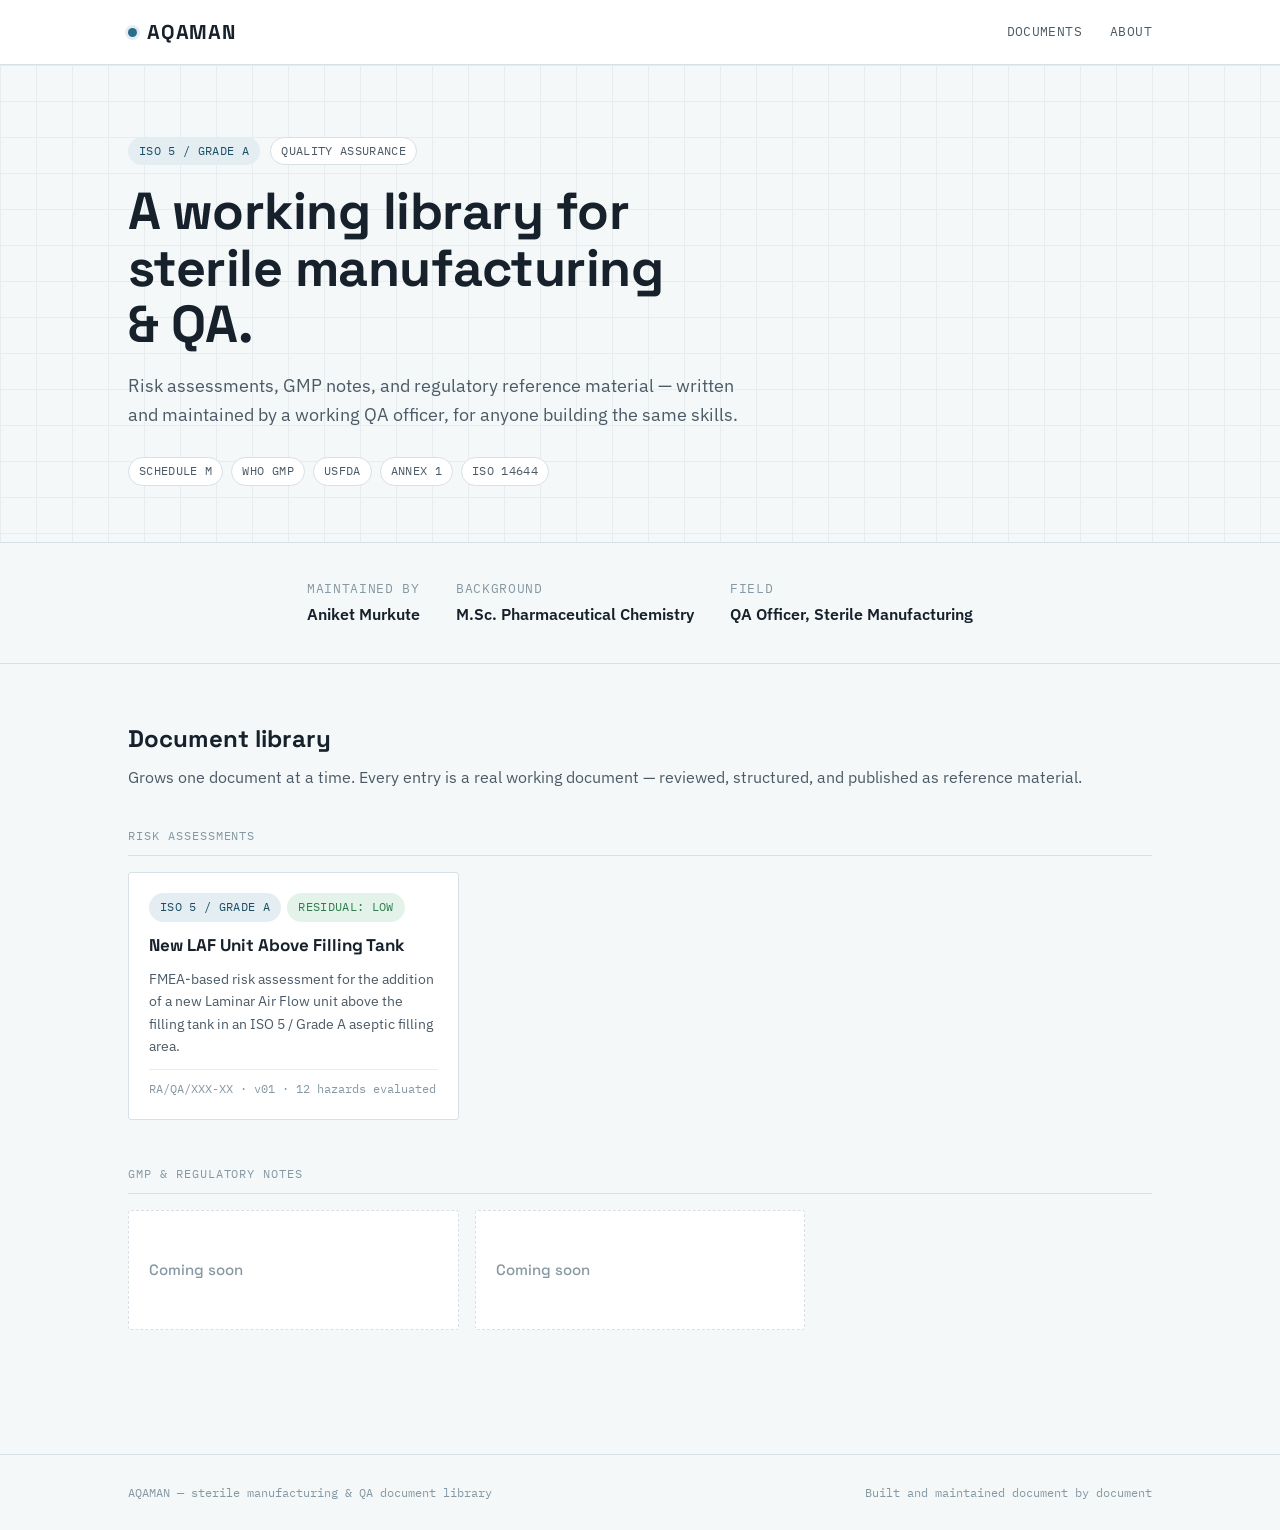
==== index.html @ e6738e87 "Add site files" ====
<!doctype html>
<html lang="en">
<head>
<meta charset="UTF-8">
<meta name="viewport" content="width=device-width, initial-scale=1">
<title>AQAMAN — Sterile Manufacturing &amp; QA Document Library</title>
<meta name="description" content="A working library of quality assurance and sterile manufacturing documents — risk assessments, GMP notes and regulatory references.">
<link rel="preconnect" href="https://fonts.googleapis.com">
<link href="https://fonts.googleapis.com/css2?family=Space+Grotesk:wght@500;700&family=IBM+Plex+Sans:wght@400;500;600&family=IBM+Plex+Mono:wght@400;500&display=swap" rel="stylesheet">
<link rel="stylesheet" href="styles.css">
</head>
<body>

<header class="site-header">
  <div class="wrap">
    <div class="wordmark"><span class="dot"></span>AQAMAN</div>
    <nav class="site-nav">
      <a href="#library">Documents</a>
      <a href="#about">About</a>
    </nav>
  </div>
</header>

<section class="hero blueprint">
  <div class="wrap">
    <div class="eyebrow">
      <span class="chip accent">ISO 5 / GRADE A</span>
      <span class="chip">QUALITY ASSURANCE</span>
    </div>
    <h1>A working library for sterile manufacturing &amp; QA.</h1>
    <p class="lede">Risk assessments, GMP notes, and regulatory reference material — written and maintained by a working QA officer, for anyone building the same skills.</p>
    <div class="chips-row">
      <span class="chip">SCHEDULE M</span>
      <span class="chip">WHO GMP</span>
      <span class="chip">USFDA</span>
      <span class="chip">ANNEX 1</span>
      <span class="chip">ISO 14644</span>
    </div>
  </div>
</section>

<section class="about-strip" id="about">
  <div class="wrap" style="display:flex; gap:36px; flex-wrap:wrap; align-items:baseline;">
    <div class="who">
      Maintained by
      <strong>Aniket Murkute</strong>
    </div>
    <div class="who">
      Background
      <strong>M.Sc. Pharmaceutical Chemistry</strong>
    </div>
    <div class="who">
      Field
      <strong>QA Officer, Sterile Manufacturing</strong>
    </div>
  </div>
</section>

<section class="library" id="library">
  <div class="wrap">
    <h2>Document library</h2>
    <p class="sub">Grows one document at a time. Every entry is a real working document — reviewed, structured, and published as reference material.</p>

    <div class="category">
      <div class="category-label">Risk Assessments</div>
      <div class="doc-grid">
        <div class="doc-card">
          <div class="doc-tag-row">
            <span class="chip accent">ISO 5 / GRADE A</span>
            <span class="chip low">RESIDUAL: LOW</span>
          </div>
          <h3><a href="risk-assessment-new-laf.html">New LAF Unit Above Filling Tank</a></h3>
          <p>FMEA-based risk assessment for the addition of a new Laminar Air Flow unit above the filling tank in an ISO 5 / Grade A aseptic filling area.</p>
          <div class="doc-meta">RA/QA/XXX-XX &middot; v01 &middot; 12 hazards evaluated</div>
        </div>
      </div>
    </div>

    <div class="category">
      <div class="category-label">GMP &amp; Regulatory Notes</div>
      <div class="doc-grid">
        <div class="doc-card placeholder">
          <h3>Coming soon</h3>
        </div>
        <div class="doc-card placeholder">
          <h3>Coming soon</h3>
        </div>
      </div>
    </div>
  </div>
</section>

<footer class="site-footer">
  <div class="wrap">
    <p>AQAMAN — sterile manufacturing &amp; QA document library</p>
    <p>Built and maintained document by document</p>
  </div>
</footer>

</body>
</html>
---- styles.css ----
/* ============================================================
   AQAMAN — sterile manufacturing / QA document library
   Design language: "controlled environment" — precise grid,
   equipment-tag chips, cleanroom steel-blue + classification amber.
   ============================================================ */

:root{
  --bg:        #F5F8F9;
  --panel:     #FFFFFF;
  --ink:       #16212B;
  --ink-soft:  #4B5A66;
  --ink-faint: #8598A3;
  --line:      #D7E0E4;
  --line-soft: #E7EDEF;

  --accent:      #2B6E8C;
  --accent-deep: #1B4E64;
  --accent-tint: #E4EEF2;

  --amber:      #B9840F;
  --amber-tint: #FBF1DC;

  --risk-low:      #2E7D4F;
  --risk-low-tint: #E4F3EA;
  --risk-med:      #B9840F;
  --risk-med-tint: #FBF1DC;
  --risk-high:     #A8402B;
  --risk-high-tint:#FBE7E2;

  --radius: 3px;
  --font-display: 'Space Grotesk', 'IBM Plex Sans', sans-serif;
  --font-body: 'IBM Plex Sans', -apple-system, sans-serif;
  --font-mono: 'IBM Plex Mono', 'SFMono-Regular', Consolas, monospace;
}

*{ box-sizing:border-box; }
html{ scroll-behavior:smooth; }
body{
  margin:0;
  background:var(--bg);
  color:var(--ink);
  font-family:var(--font-body);
  font-size:16px;
  line-height:1.6;
  -webkit-font-smoothing:antialiased;
}

a{ color:var(--accent-deep); text-decoration:none; }
a:hover{ text-decoration:underline; }
a:focus-visible, button:focus-visible{
  outline:2px solid var(--accent);
  outline-offset:2px;
}

img{ max-width:100%; display:block; }

/* ---------- layout shell ---------- */
.wrap{
  max-width:1080px;
  margin:0 auto;
  padding:0 28px;
}

/* ---------- background grid texture (blueprint) ---------- */
.blueprint{
  background-image:
    linear-gradient(var(--line-soft) 1px, transparent 1px),
    linear-gradient(90deg, var(--line-soft) 1px, transparent 1px);
  background-size: 36px 36px;
}

/* ---------- header ---------- */
.site-header{
  border-bottom:1px solid var(--line);
  background:var(--panel);
  position:sticky;
  top:0;
  z-index:50;
}
.site-header .wrap{
  display:flex;
  align-items:center;
  justify-content:space-between;
  padding-top:16px;
  padding-bottom:16px;
}
.wordmark{
  font-family:var(--font-display);
  font-weight:700;
  font-size:20px;
  letter-spacing:0.04em;
  color:var(--ink);
  display:flex;
  align-items:center;
  gap:10px;
}
.wordmark .dot{
  width:9px; height:9px;
  border-radius:50%;
  background:var(--accent);
  box-shadow:0 0 0 3px var(--accent-tint);
  display:inline-block;
}
.site-nav{ display:flex; gap:28px; }
.site-nav a{
  color:var(--ink-soft);
  font-family:var(--font-mono);
  font-size:13px;
  letter-spacing:0.03em;
  text-transform:uppercase;
}
.site-nav a:hover{ color:var(--accent-deep); text-decoration:none; }

/* ---------- chips (the signature element) ---------- */
.chip{
  display:inline-flex;
  align-items:center;
  gap:6px;
  font-family:var(--font-mono);
  font-size:11.5px;
  letter-spacing:0.03em;
  text-transform:uppercase;
  padding:4px 10px;
  border-radius:999px;
  border:1px solid var(--line);
  background:var(--panel);
  color:var(--ink-soft);
  white-space:nowrap;
}
.chip.accent{ background:var(--accent-tint); border-color:transparent; color:var(--accent-deep); }
.chip.amber{ background:var(--amber-tint); border-color:transparent; color:var(--amber); }
.chip.low{ background:var(--risk-low-tint); border-color:transparent; color:var(--risk-low); }
.chip.medium{ background:var(--risk-med-tint); border-color:transparent; color:var(--risk-med); }
.chip.high{ background:var(--risk-high-tint); border-color:transparent; color:var(--risk-high); }

/* ---------- hero ---------- */
.hero{
  border-bottom:1px solid var(--line);
  padding:72px 0 56px;
}
.hero .eyebrow{
  font-family:var(--font-mono);
  font-size:13px;
  color:var(--accent-deep);
  text-transform:uppercase;
  letter-spacing:0.08em;
  margin-bottom:18px;
  display:flex;
  gap:10px;
  flex-wrap:wrap;
}
.hero h1{
  font-family:var(--font-display);
  font-weight:700;
  font-size:clamp(32px, 5vw, 52px);
  line-height:1.08;
  letter-spacing:-0.01em;
  margin:0 0 20px;
  max-width:16ch;
}
.hero p.lede{
  font-size:18px;
  color:var(--ink-soft);
  max-width:56ch;
  margin:0 0 28px;
}
.hero .chips-row{ display:flex; gap:8px; flex-wrap:wrap; }

/* ---------- about strip ---------- */
.about-strip{
  padding:36px 0;
  border-bottom:1px solid var(--line);
  display:flex;
  gap:36px;
  flex-wrap:wrap;
  align-items:baseline;
}
.about-strip .who{
  font-family:var(--font-mono);
  font-size:13px;
  color:var(--ink-faint);
  text-transform:uppercase;
  letter-spacing:0.05em;
}
.about-strip .who strong{
  display:block;
  font-family:var(--font-body);
  font-weight:600;
  font-size:16px;
  color:var(--ink);
  text-transform:none;
  letter-spacing:0;
  margin-top:2px;
}

/* ---------- library ---------- */
.library{ padding:56px 0 80px; }
.library h2{
  font-family:var(--font-display);
  font-size:24px;
  margin:0 0 6px;
}
.library .sub{ color:var(--ink-soft); margin:0 0 36px; }

.category{ margin-bottom:44px; }
.category-label{
  font-family:var(--font-mono);
  font-size:12px;
  text-transform:uppercase;
  letter-spacing:0.08em;
  color:var(--ink-faint);
  border-bottom:1px solid var(--line);
  padding-bottom:10px;
  margin-bottom:16px;
}

.doc-grid{
  display:grid;
  grid-template-columns:repeat(auto-fill, minmax(280px, 1fr));
  gap:16px;
}

.doc-card{
  background:var(--panel);
  border:1px solid var(--line);
  border-radius:var(--radius);
  padding:20px;
  display:flex;
  flex-direction:column;
  gap:12px;
  transition:border-color .15s ease, transform .15s ease;
}
.doc-card:hover{ border-color:var(--accent); transform:translateY(-2px); }
.doc-card .doc-tag-row{ display:flex; gap:6px; flex-wrap:wrap; }
.doc-card h3{
  font-family:var(--font-display);
  font-size:17px;
  margin:0;
  line-height:1.3;
}
.doc-card h3 a{ color:var(--ink); }
.doc-card h3 a:hover{ color:var(--accent-deep); text-decoration:none; }
.doc-card p{
  font-size:14px;
  color:var(--ink-soft);
  margin:0;
  flex-grow:1;
}
.doc-card .doc-meta{
  font-family:var(--font-mono);
  font-size:11.5px;
  color:var(--ink-faint);
  border-top:1px solid var(--line-soft);
  padding-top:10px;
}

.doc-card.placeholder{
  border-style:dashed;
  color:var(--ink-faint);
  align-items:flex-start;
  justify-content:center;
  min-height:120px;
}
.doc-card.placeholder h3{ color:var(--ink-faint); font-weight:500; font-size:15px; }

/* ---------- footer ---------- */
.site-footer{
  border-top:1px solid var(--line);
  padding:28px 0;
}
.site-footer .wrap{
  display:flex;
  justify-content:space-between;
  align-items:center;
  flex-wrap:wrap;
  gap:12px;
}
.site-footer p{
  margin:0;
  font-family:var(--font-mono);
  font-size:12px;
  color:var(--ink-faint);
}

/* ============================================================
   Document page
   ============================================================ */
.doc-header{
  border-bottom:1px solid var(--line);
  padding:44px 0 32px;
}
.breadcrumb{
  font-family:var(--font-mono);
  font-size:12px;
  color:var(--ink-faint);
  margin-bottom:18px;
}
.breadcrumb a{ color:var(--ink-faint); }
.doc-header h1{
  font-family:var(--font-display);
  font-size:clamp(26px, 4vw, 36px);
  line-height:1.2;
  margin:0 0 16px;
  max-width:34ch;
}
.doc-header .chips-row{ display:flex; gap:8px; flex-wrap:wrap; margin-bottom:20px; }

.meta-table{
  display:grid;
  grid-template-columns:repeat(auto-fit, minmax(180px, 1fr));
  gap:1px;
  background:var(--line);
  border:1px solid var(--line);
  border-radius:var(--radius);
  overflow:hidden;
}
.meta-table div{
  background:var(--panel);
  padding:12px 16px;
}
.meta-table .k{
  font-family:var(--font-mono);
  font-size:10.5px;
  text-transform:uppercase;
  letter-spacing:0.05em;
  color:var(--ink-faint);
  margin-bottom:4px;
}
.meta-table .v{ font-size:14px; color:var(--ink); }

.doc-body{ padding:44px 0 90px; }
.doc-body h2{
  font-family:var(--font-display);
  font-size:22px;
  margin:48px 0 14px;
  padding-top:4px;
  border-top:1px solid var(--line-soft);
  padding-top:20px;
}
.doc-body h2:first-child{ margin-top:0; border-top:none; padding-top:0; }
.doc-body h3{
  font-family:var(--font-display);
  font-size:17px;
  margin:28px 0 10px;
}
.doc-body p{ color:var(--ink-soft); margin:0 0 14px; max-width:74ch; }
.doc-body ul, .doc-body ol{ color:var(--ink-soft); max-width:74ch; padding-left:22px; margin:0 0 14px;}
.doc-body li{ margin-bottom:6px; }
.doc-body strong{ color:var(--ink); }

.formula-box{
  font-family:var(--font-mono);
  background:var(--accent-tint);
  color:var(--accent-deep);
  padding:16px 20px;
  border-radius:var(--radius);
  font-size:15px;
  margin:16px 0 22px;
  display:inline-block;
}

.scale-grid{
  display:grid;
  grid-template-columns:60px 1fr 2fr;
  gap:1px;
  background:var(--line);
  border:1px solid var(--line);
  border-radius:var(--radius);
  overflow:hidden;
  margin-bottom:22px;
  font-size:14px;
}
.scale-grid > div{ background:var(--panel); padding:10px 14px; }
.scale-grid .h{
  font-family:var(--font-mono);
  font-size:10.5px;
  text-transform:uppercase;
  letter-spacing:0.05em;
  color:var(--ink-faint);
  background:var(--bg);
}
.scale-grid .score{ font-family:var(--font-mono); font-weight:600; color:var(--ink); }
.scale-grid .desc{ color:var(--ink-soft); }

.acceptance-grid{
  display:grid;
  grid-template-columns:1fr;
  gap:10px;
  margin-bottom:22px;
}
.acceptance-row{
  display:grid;
  grid-template-columns:110px 100px 1fr;
  gap:14px;
  align-items:center;
  padding:12px 16px;
  border:1px solid var(--line);
  border-radius:var(--radius);
  background:var(--panel);
  font-size:14px;
}
.acceptance-row .rpn{ font-family:var(--font-mono); font-weight:600; }
.acceptance-row p{ margin:0; color:var(--ink-soft); }

.table-scroll{
  overflow-x:auto;
  margin:0 0 28px;
  border:1px solid var(--line);
  border-radius:var(--radius);
}
table.fmea{
  border-collapse:collapse;
  width:100%;
  min-width:1150px;
  font-size:13px;
  background:var(--panel);
}
table.fmea th{
  font-family:var(--font-mono);
  text-transform:uppercase;
  letter-spacing:0.04em;
  font-size:10.5px;
  color:var(--ink-faint);
  text-align:left;
  padding:10px 12px;
  border-bottom:1px solid var(--line);
  background:var(--bg);
  position:sticky;
  top:0;
}
table.fmea td{
  padding:12px;
  border-bottom:1px solid var(--line-soft);
  vertical-align:top;
  color:var(--ink-soft);
}
table.fmea tr:last-child td{ border-bottom:none; }
table.fmea td.num{ font-family:var(--font-mono); color:var(--ink-faint); }
table.fmea td.sod{ font-family:var(--font-mono); color:var(--ink); white-space:nowrap; }
table.fmea td.rpn{ font-family:var(--font-mono); font-weight:700; color:var(--ink); text-align:center; }
table.fmea .risk-pill{
  font-family:var(--font-mono);
  font-size:11px;
  padding:3px 8px;
  border-radius:999px;
  white-space:nowrap;
  display:inline-block;
}
table.fmea .risk-pill.medium{ background:var(--risk-med-tint); color:var(--risk-med); }
table.fmea .risk-pill.low{ background:var(--risk-low-tint); color:var(--risk-low); }
table.fmea .risk-pill.high{ background:var(--risk-high-tint); color:var(--risk-high); }

.approval-table{
  width:100%;
  border-collapse:collapse;
  font-size:14px;
  border:1px solid var(--line);
  border-radius:var(--radius);
  overflow:hidden;
}
.approval-table th, .approval-table td{
  padding:14px 16px;
  border-bottom:1px solid var(--line-soft);
  text-align:left;
}
.approval-table th{
  font-family:var(--font-mono);
  font-size:11px;
  text-transform:uppercase;
  letter-spacing:0.04em;
  color:var(--ink-faint);
  background:var(--bg);
}
.approval-table tr:last-child td{ border-bottom:none; }

.back-link{
  display:inline-flex;
  align-items:center;
  gap:6px;
  font-family:var(--font-mono);
  font-size:13px;
  color:var(--accent-deep);
  margin-bottom:24px;
}

@media (max-width:640px){
  .site-nav{ gap:16px; }
  .hero{ padding:52px 0 40px; }
  .scale-grid{ grid-template-columns:1fr; }
  .scale-grid .h{ display:none; }
  .acceptance-row{ grid-template-columns:1fr; gap:4px; }
}
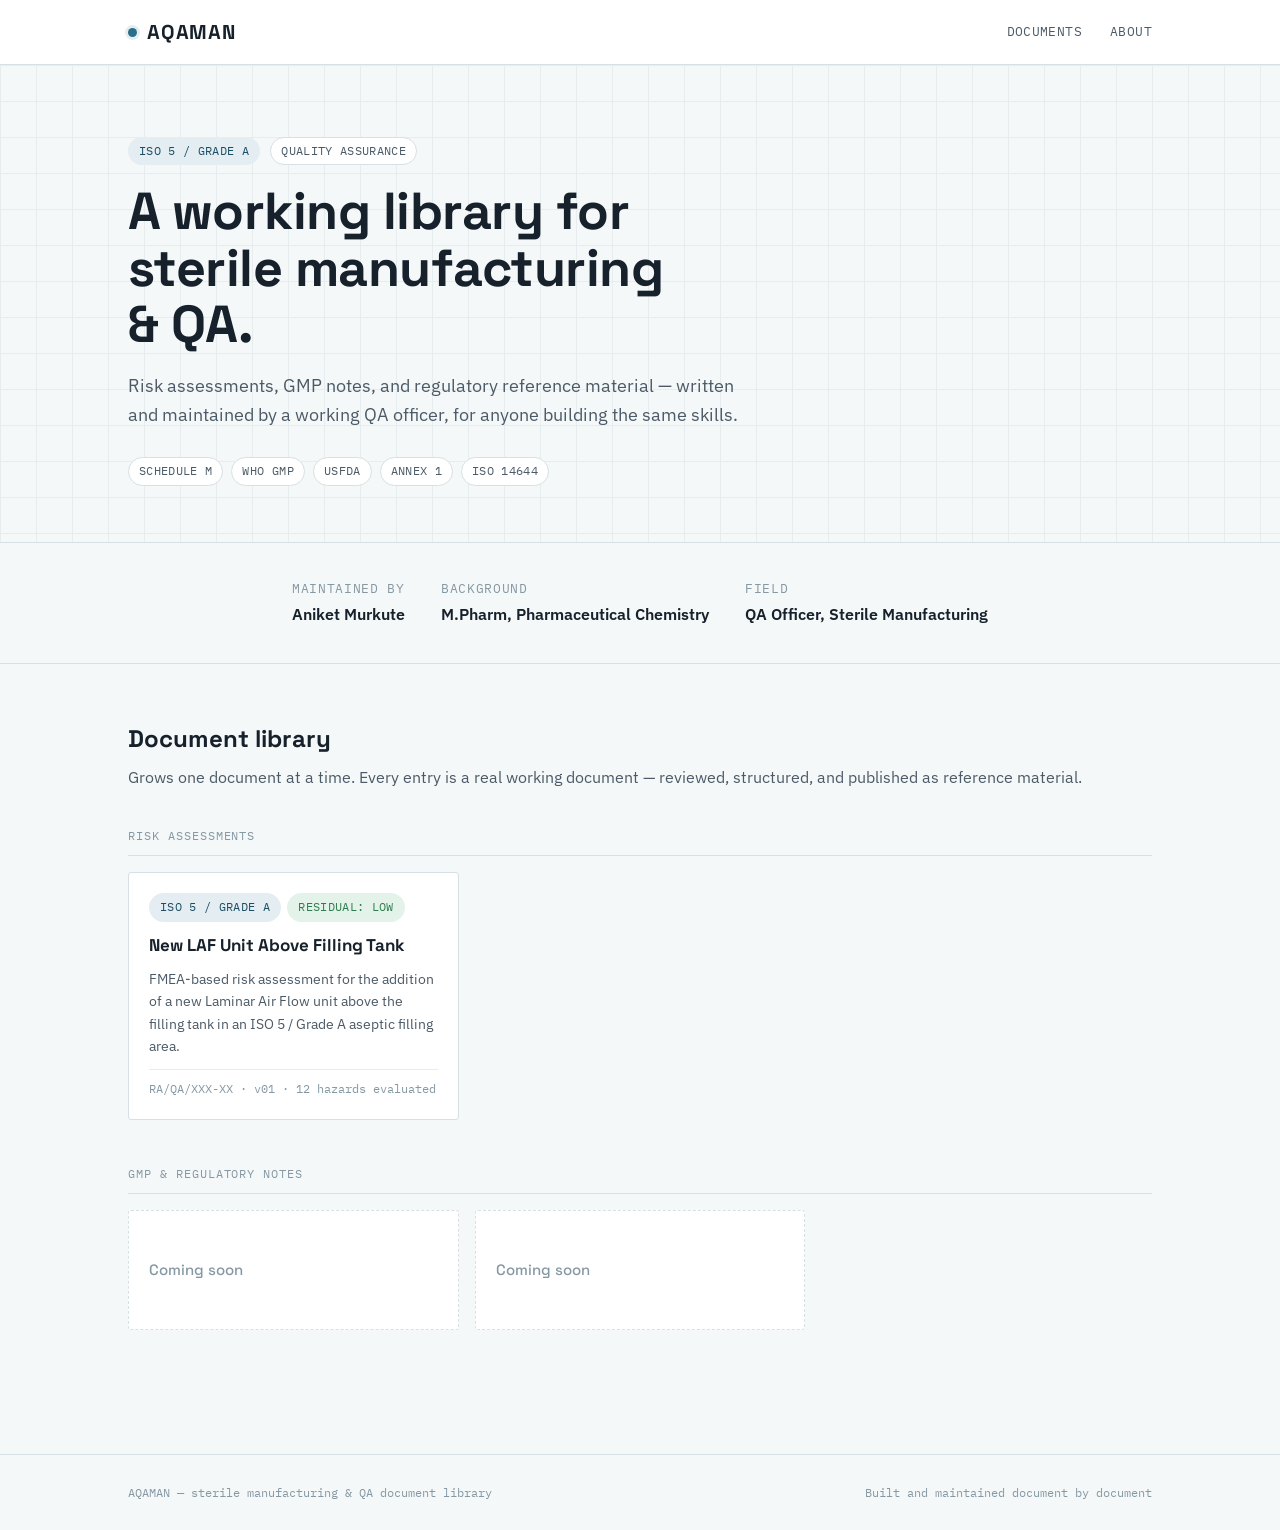
==== commit c2b85384: "fix degree" ====
--- a/index.html
+++ b/index.html
@@ -47,7 +47,7 @@
     </div>
     <div class="who">
       Background
-      <strong>M.Sc. Pharmaceutical Chemistry</strong>
+      <strong>M.Pharm, Pharmaceutical Chemistry</strong>
     </div>
     <div class="who">
       Field
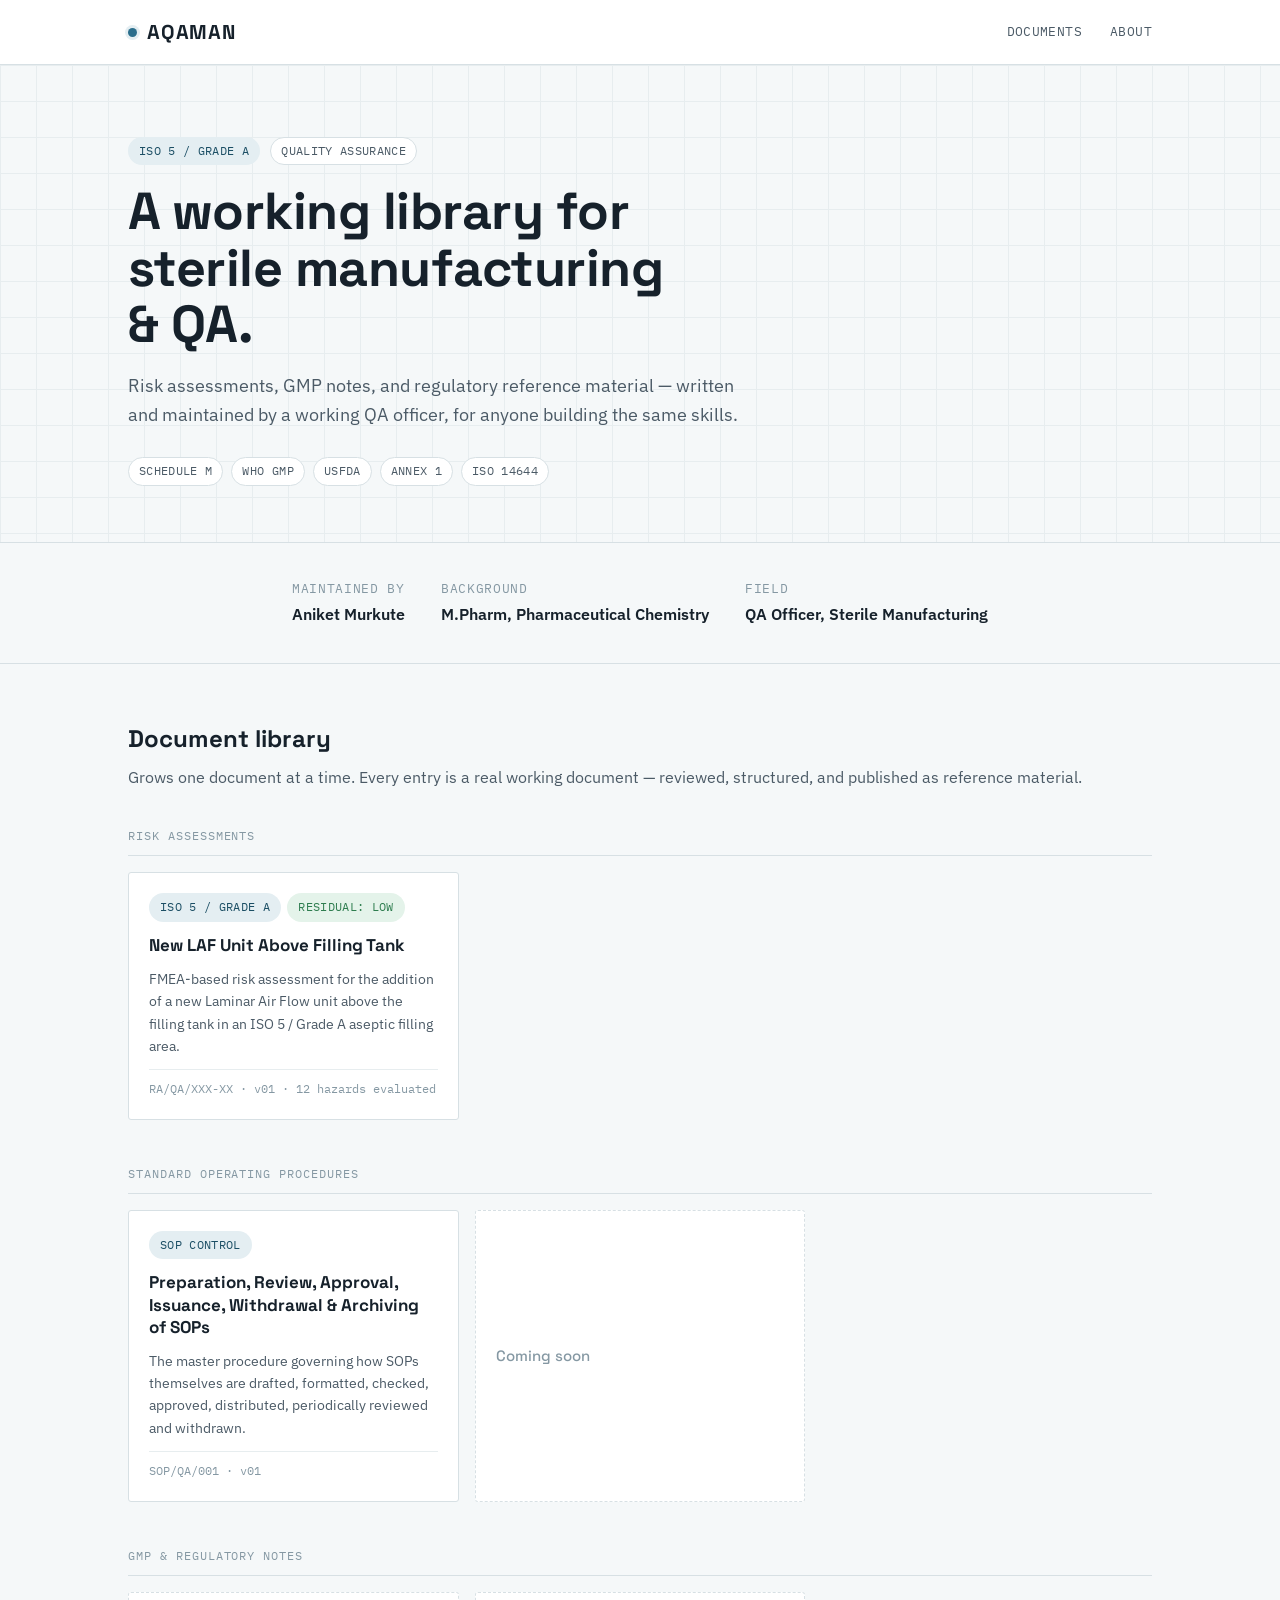
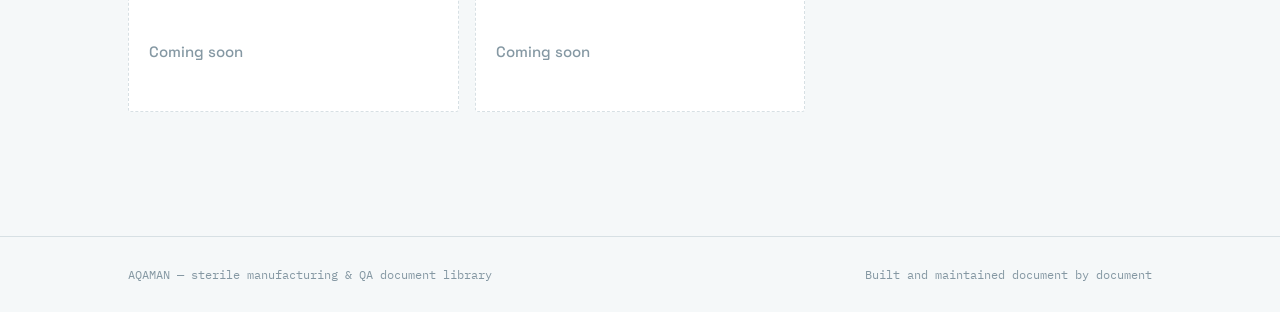
==== commit 10549102: "SOP for SOP added" ====
--- a/index.html
+++ b/index.html
@@ -77,6 +77,23 @@
     </div>
 
     <div class="category">
+      <div class="category-label">Standard Operating Procedures</div>
+      <div class="doc-grid">
+        <div class="doc-card">
+          <div class="doc-tag-row">
+            <span class="chip accent">SOP CONTROL</span>
+          </div>
+          <h3><a href="sop-preparation-control.html">Preparation, Review, Approval, Issuance, Withdrawal &amp; Archiving of SOPs</a></h3>
+          <p>The master procedure governing how SOPs themselves are drafted, formatted, checked, approved, distributed, periodically reviewed and withdrawn.</p>
+          <div class="doc-meta">SOP/QA/001 &middot; v01</div>
+        </div>
+        <div class="doc-card placeholder">
+          <h3>Coming soon</h3>
+        </div>
+      </div>
+    </div>
+
+    <div class="category">
       <div class="category-label">GMP &amp; Regulatory Notes</div>
       <div class="doc-grid">
         <div class="doc-card placeholder">
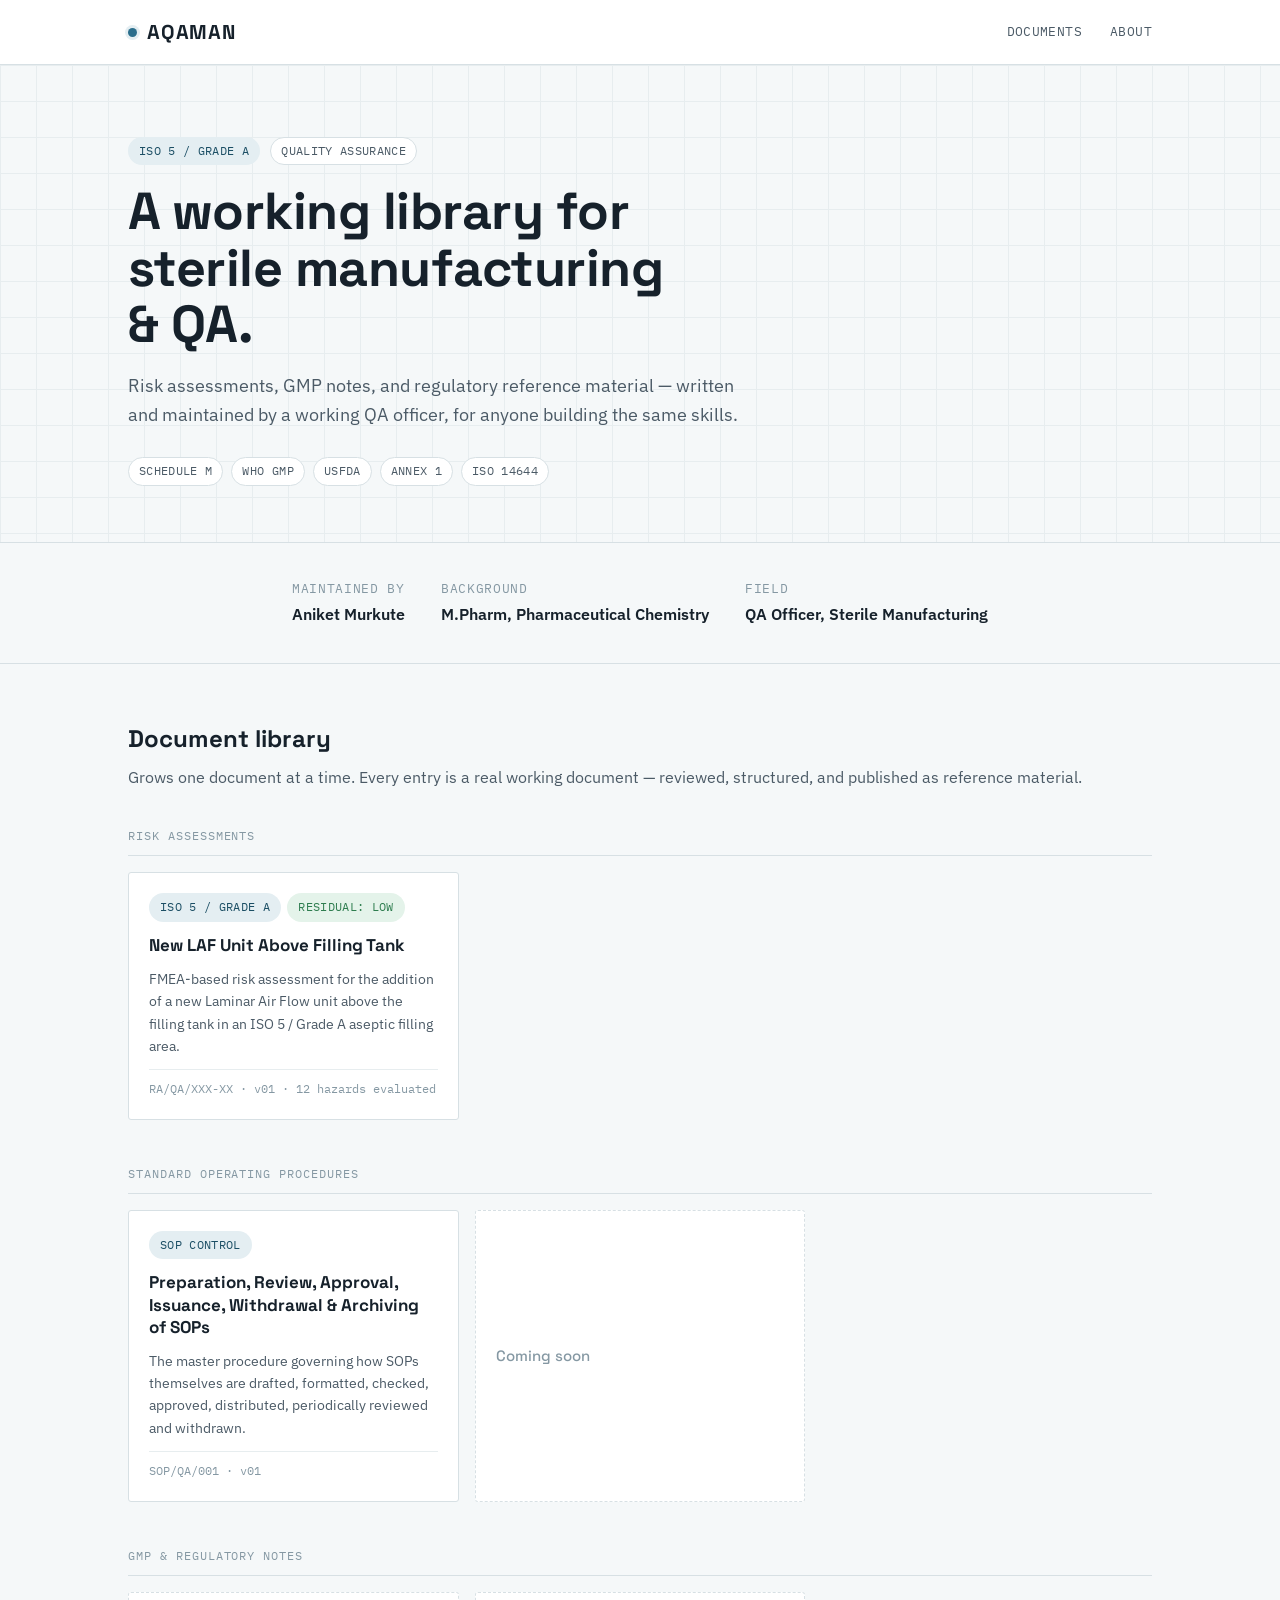
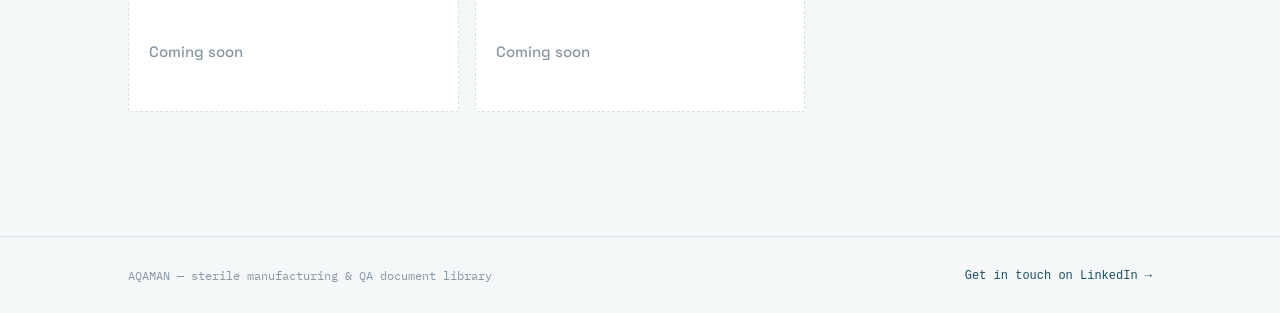
==== commit 81a0b682: "linkedin added" ====
--- a/index.html
+++ b/index.html
@@ -110,7 +110,7 @@
 <footer class="site-footer">
   <div class="wrap">
     <p>AQAMAN — sterile manufacturing &amp; QA document library</p>
-    <p>Built and maintained document by document</p>
+    <p><a href="https://www.linkedin.com/in/aniket-murkute-a403751b2/" target="_blank" rel="noopener">Get in touch on LinkedIn &rarr;</a></p>
   </div>
 </footer>
 
--- a/styles.css
+++ b/styles.css
@@ -281,6 +281,10 @@
   font-size:12px;
   color:var(--ink-faint);
 }
+.site-footer p a{
+  color:var(--accent-deep);
+  font-weight:500;
+}
 
 /* ============================================================
    Document page
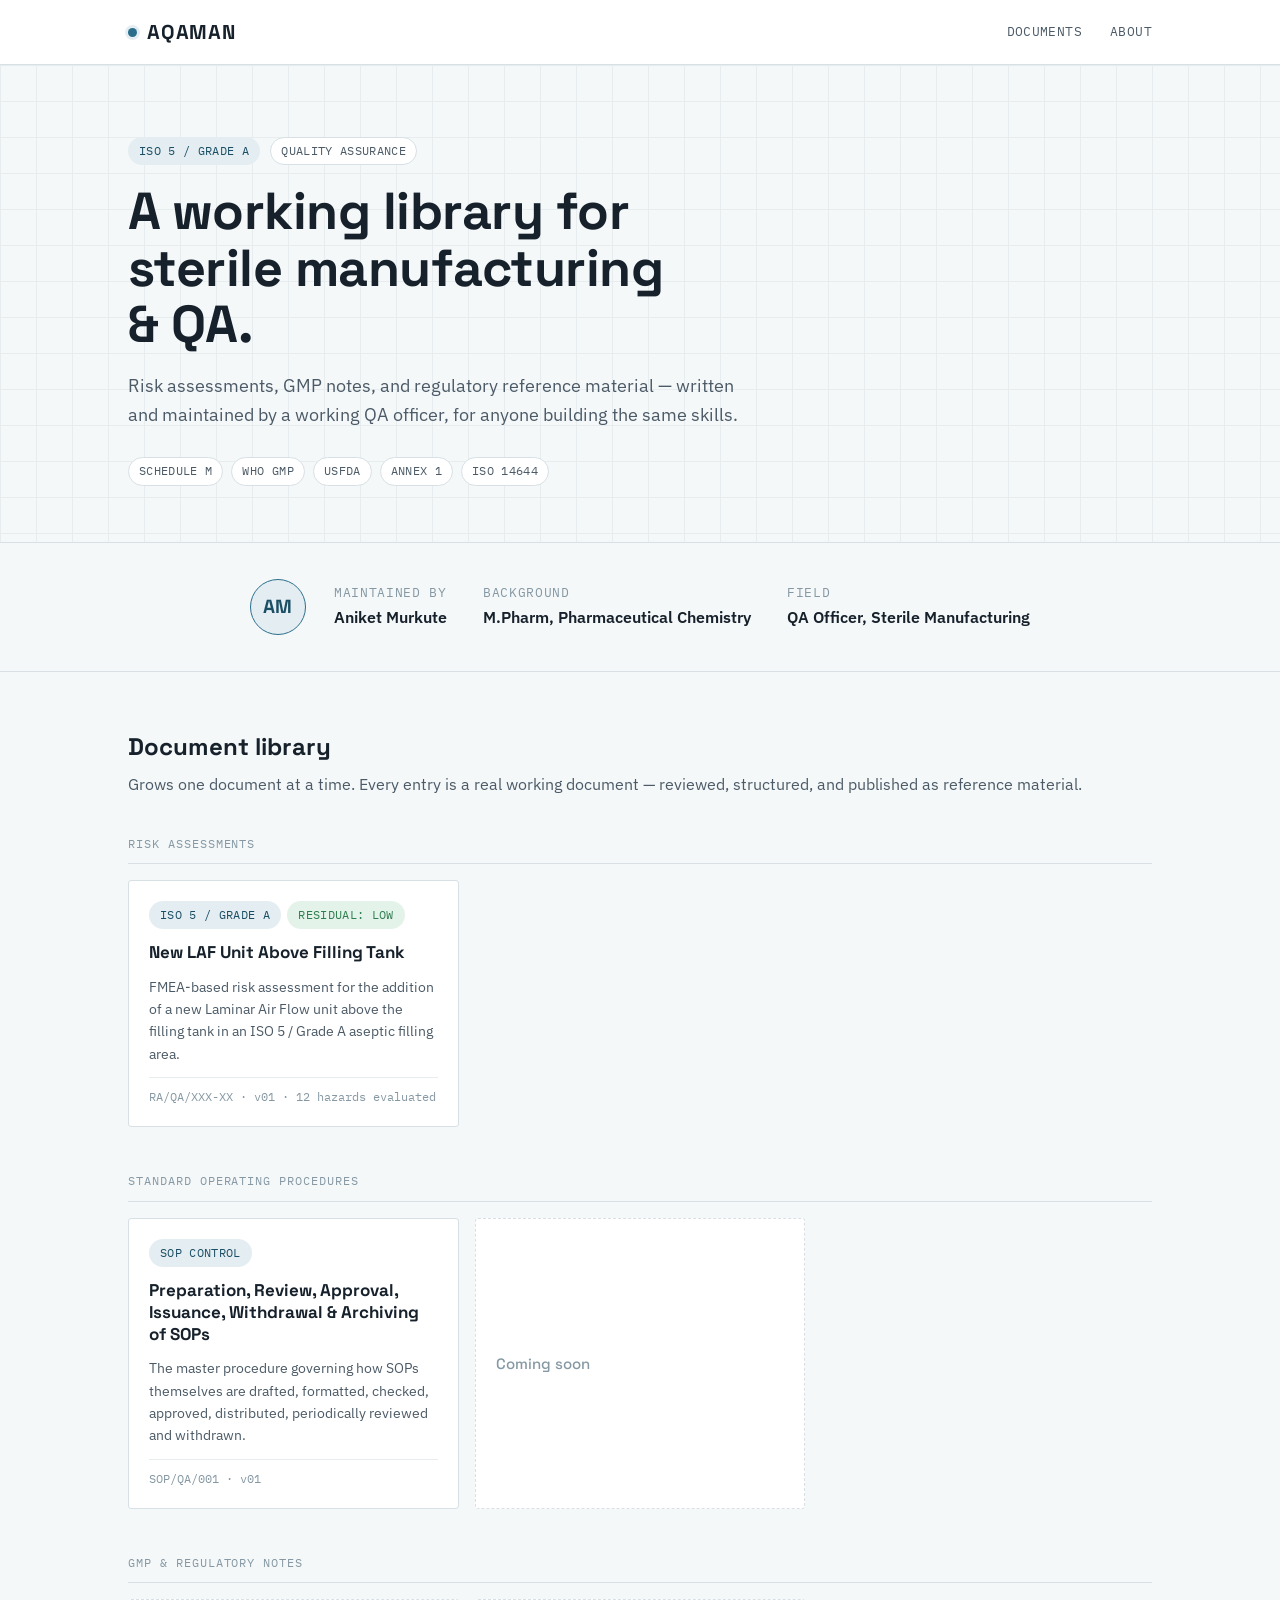
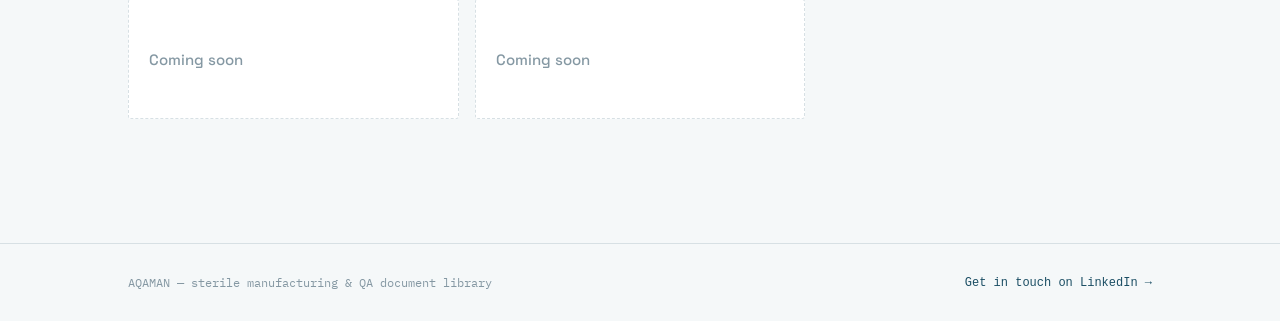
==== commit e632d920: "UI UPDATE" ====
--- a/index.html
+++ b/index.html
@@ -40,18 +40,21 @@
 </section>
 
 <section class="about-strip" id="about">
-  <div class="wrap" style="display:flex; gap:36px; flex-wrap:wrap; align-items:baseline;">
-    <div class="who">
-      Maintained by
-      <strong>Aniket Murkute</strong>
-    </div>
-    <div class="who">
-      Background
-      <strong>M.Pharm, Pharmaceutical Chemistry</strong>
-    </div>
-    <div class="who">
-      Field
-      <strong>QA Officer, Sterile Manufacturing</strong>
+  <div class="wrap" style="display:flex; gap:28px; flex-wrap:wrap; align-items:center;">
+    <div class="monogram">AM</div>
+    <div class="about-details">
+      <div class="who">
+        Maintained by
+        <strong>Aniket Murkute</strong>
+      </div>
+      <div class="who">
+        Background
+        <strong>M.Pharm, Pharmaceutical Chemistry</strong>
+      </div>
+      <div class="who">
+        Field
+        <strong>QA Officer, Sterile Manufacturing</strong>
+      </div>
     </div>
   </div>
 </section>
--- a/styles.css
+++ b/styles.css
@@ -171,6 +171,28 @@
   padding:36px 0;
   border-bottom:1px solid var(--line);
   display:flex;
+  gap:28px;
+  flex-wrap:wrap;
+  align-items:center;
+}
+.monogram{
+  flex-shrink:0;
+  width:56px;
+  height:56px;
+  border-radius:50%;
+  background:var(--accent-tint);
+  border:1px solid var(--accent);
+  color:var(--accent-deep);
+  font-family:var(--font-display);
+  font-weight:700;
+  font-size:19px;
+  letter-spacing:0.02em;
+  display:flex;
+  align-items:center;
+  justify-content:center;
+}
+.about-details{
+  display:flex;
   gap:36px;
   flex-wrap:wrap;
   align-items:baseline;
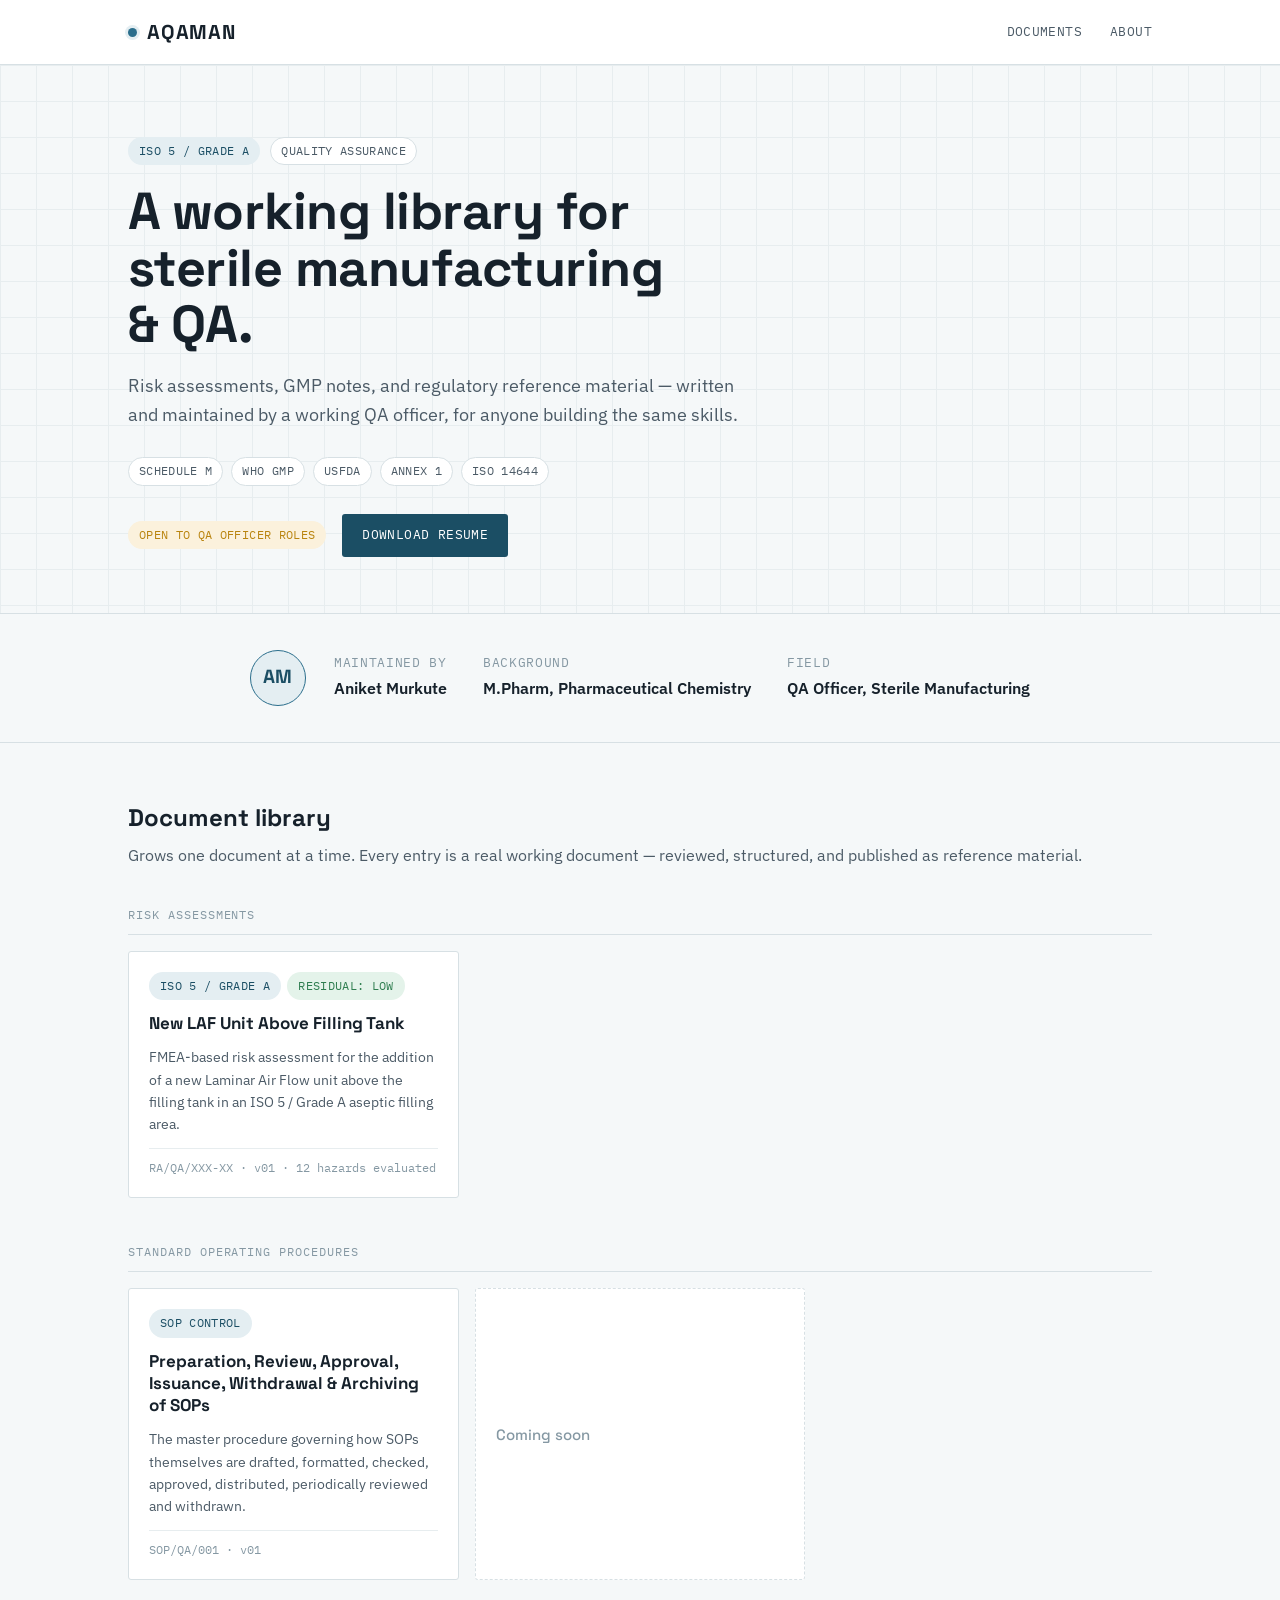
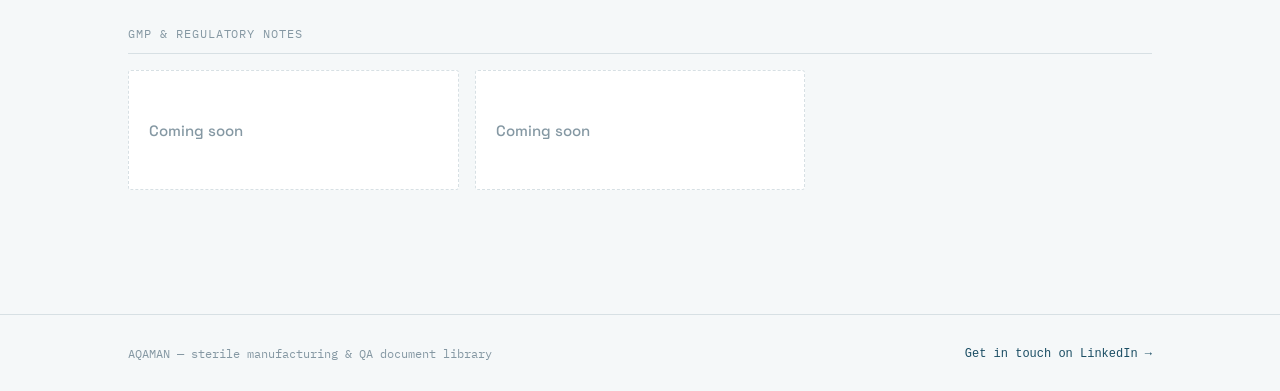
==== commit bd30fb33: "Resume update" ====
--- a/index.html
+++ b/index.html
@@ -35,6 +35,10 @@
       <span class="chip">USFDA</span>
       <span class="chip">ANNEX 1</span>
       <span class="chip">ISO 14644</span>
+    </div>
+    <div class="hero-cta">
+      <span class="chip amber">OPEN TO QA OFFICER ROLES</span>
+      <a class="btn-primary" href="resume.pdf" target="_blank" rel="noopener">Download Resume</a>
     </div>
   </div>
 </section>
--- a/styles.css
+++ b/styles.css
@@ -166,6 +166,32 @@
 }
 .hero .chips-row{ display:flex; gap:8px; flex-wrap:wrap; }
 
+.hero-cta{
+  display:flex;
+  align-items:center;
+  gap:16px;
+  flex-wrap:wrap;
+  margin-top:28px;
+}
+.btn-primary{
+  display:inline-flex;
+  align-items:center;
+  gap:8px;
+  background:var(--accent-deep);
+  color:#fff;
+  font-family:var(--font-mono);
+  font-size:13px;
+  letter-spacing:0.03em;
+  text-transform:uppercase;
+  padding:11px 20px;
+  border-radius:var(--radius);
+  transition:background .15s ease;
+}
+.btn-primary:hover{
+  background:var(--accent);
+  text-decoration:none;
+}
+
 /* ---------- about strip ---------- */
 .about-strip{
   padding:36px 0;
